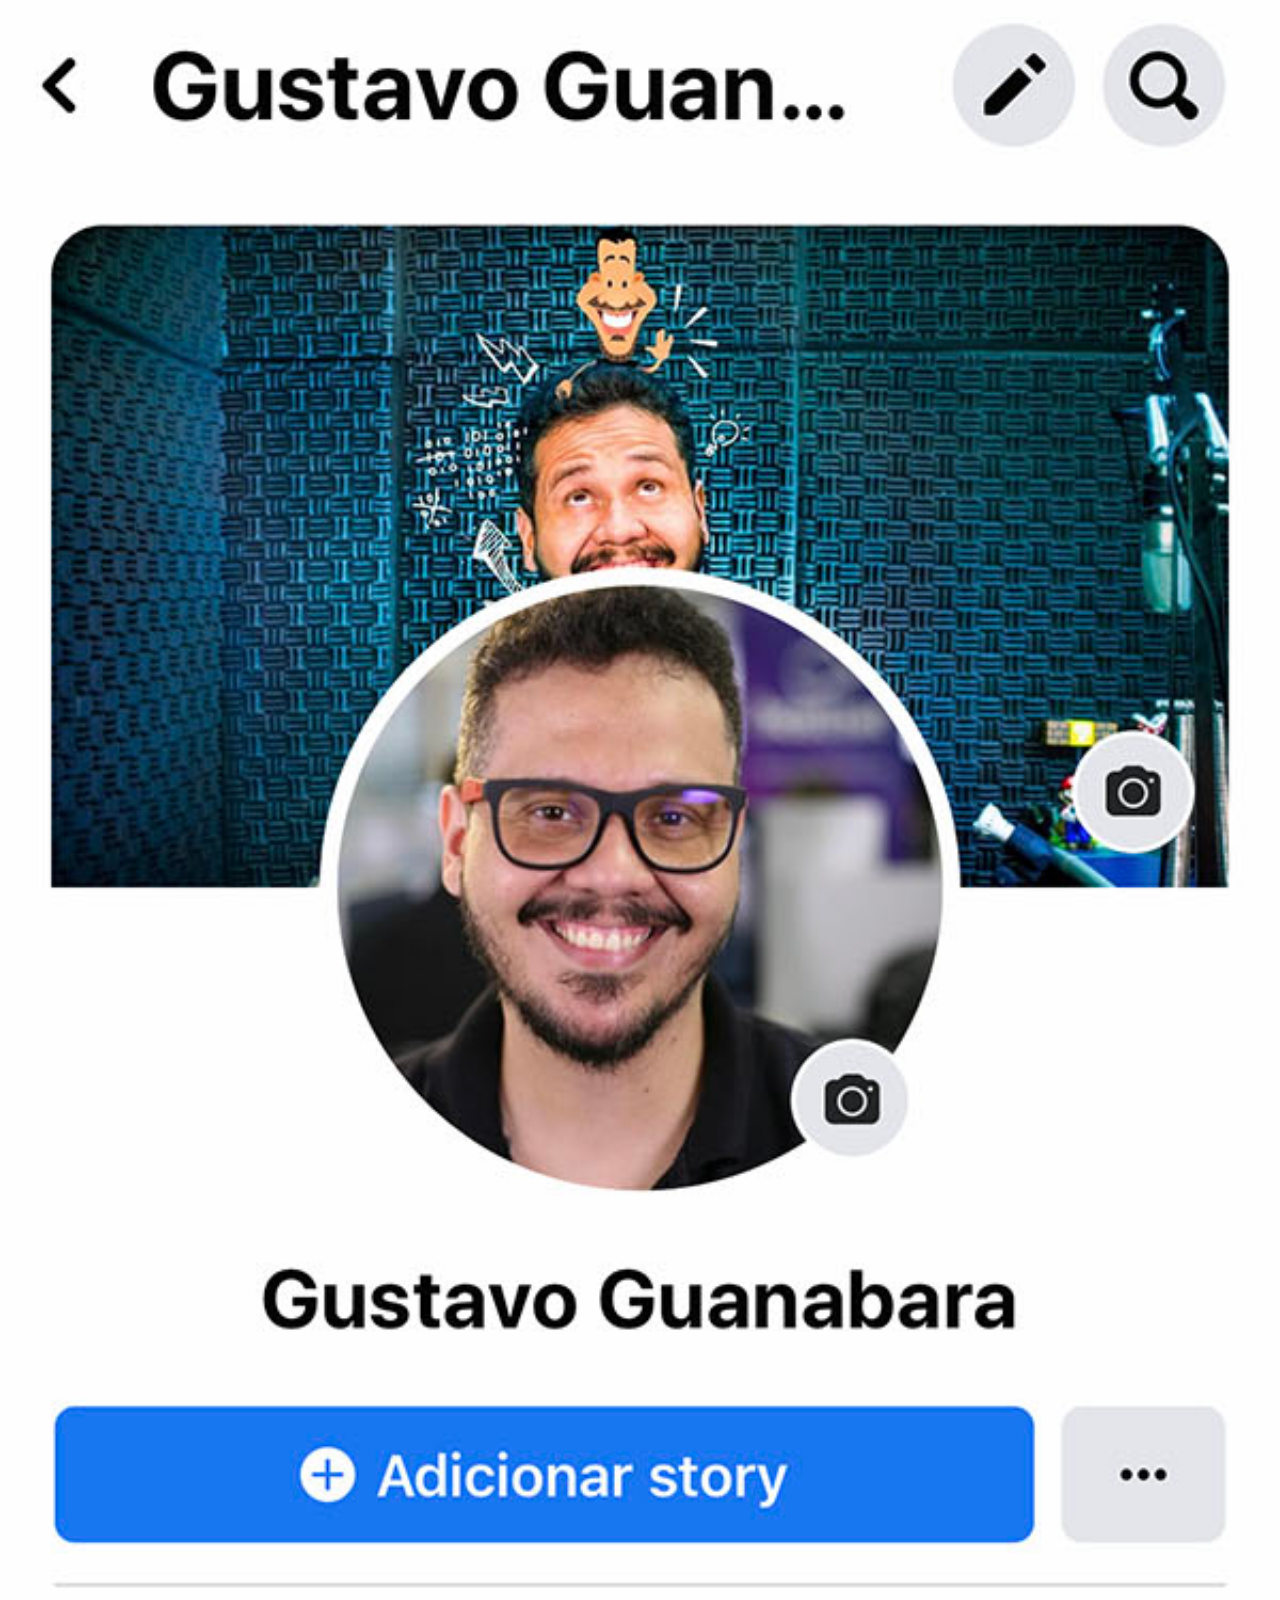
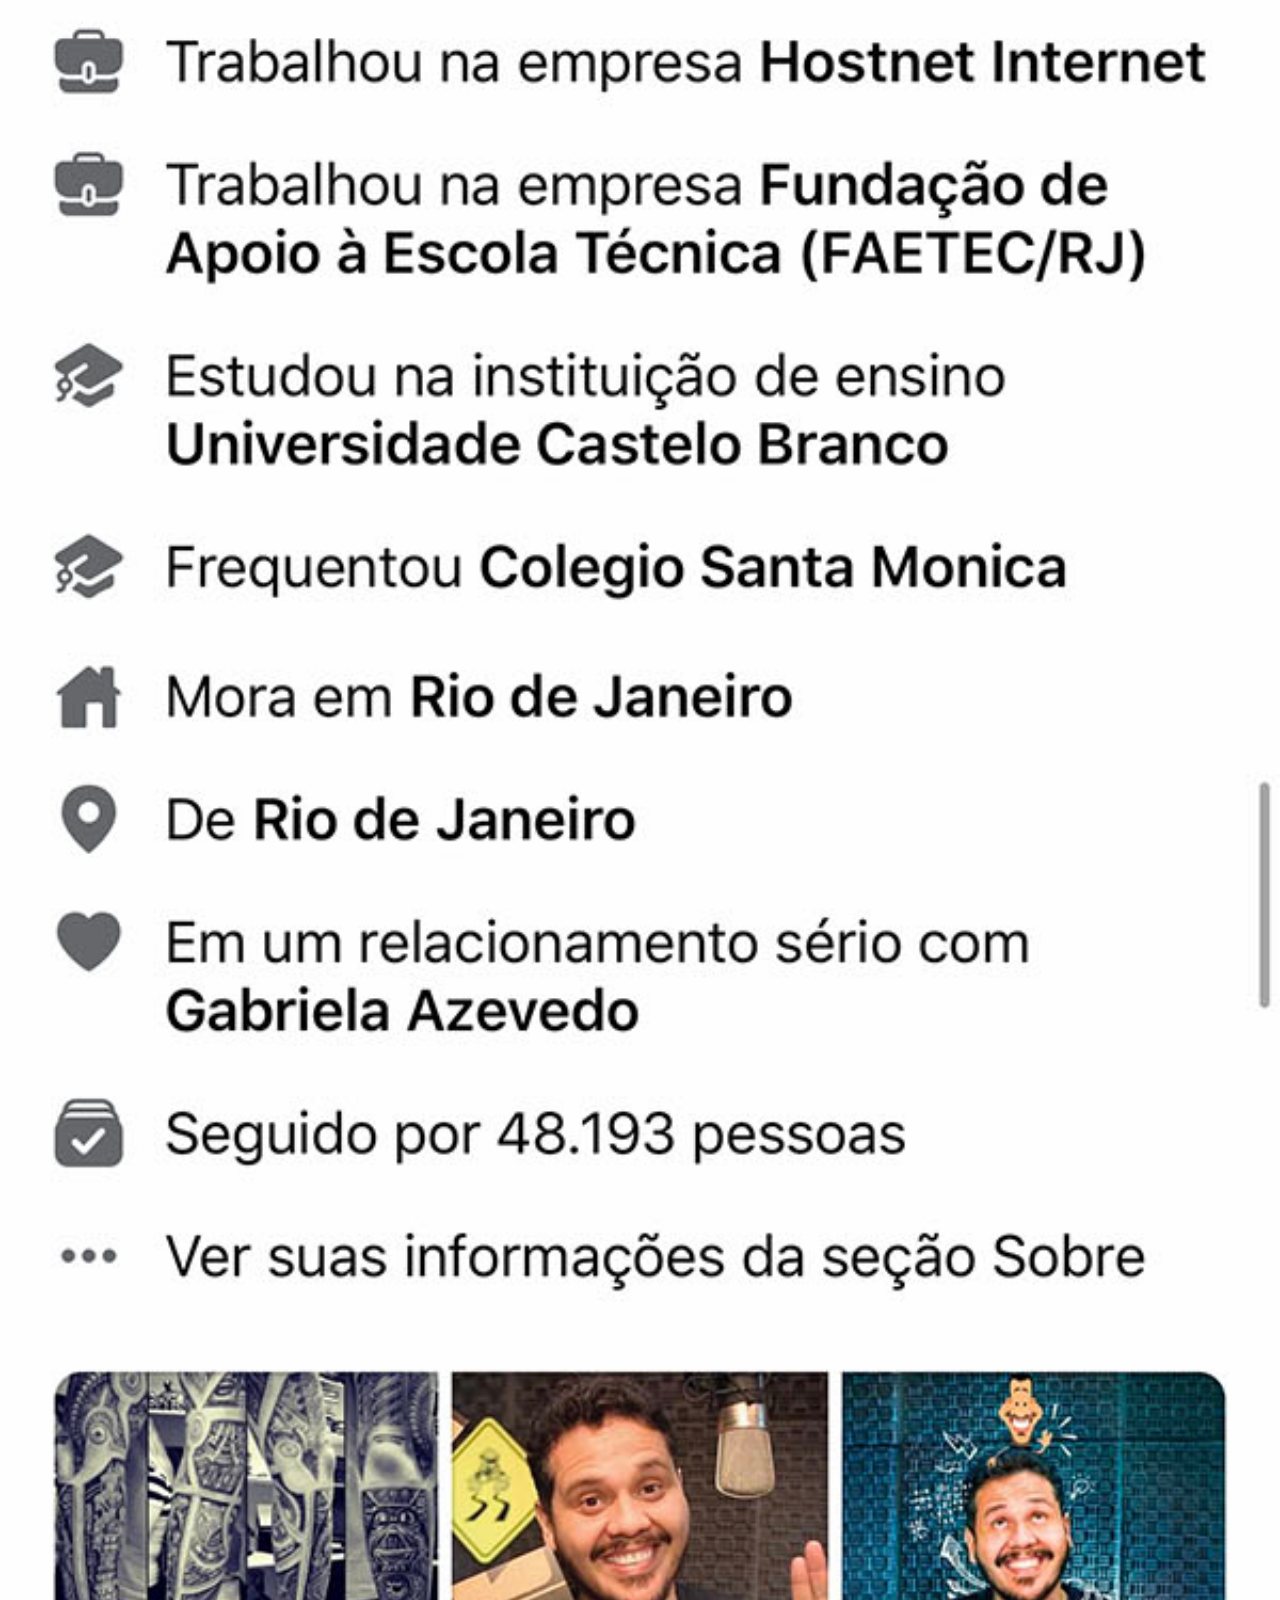
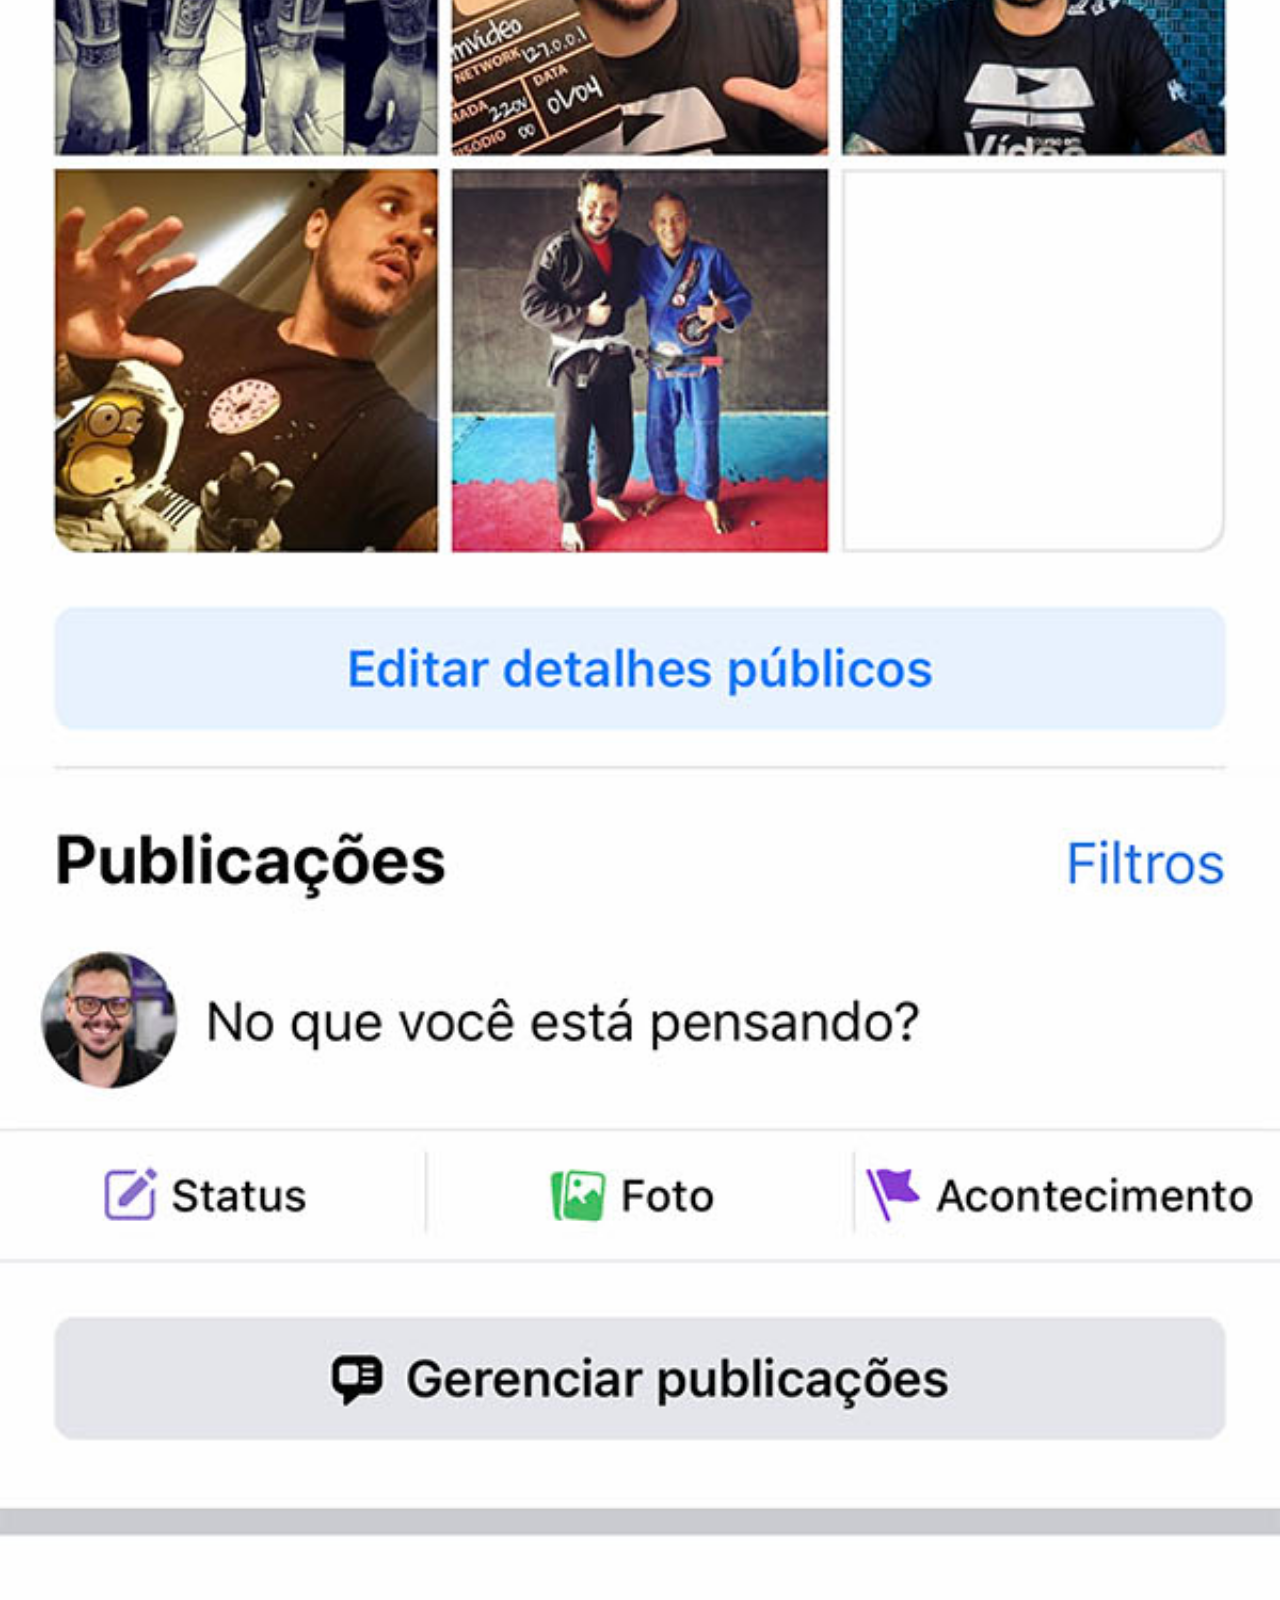
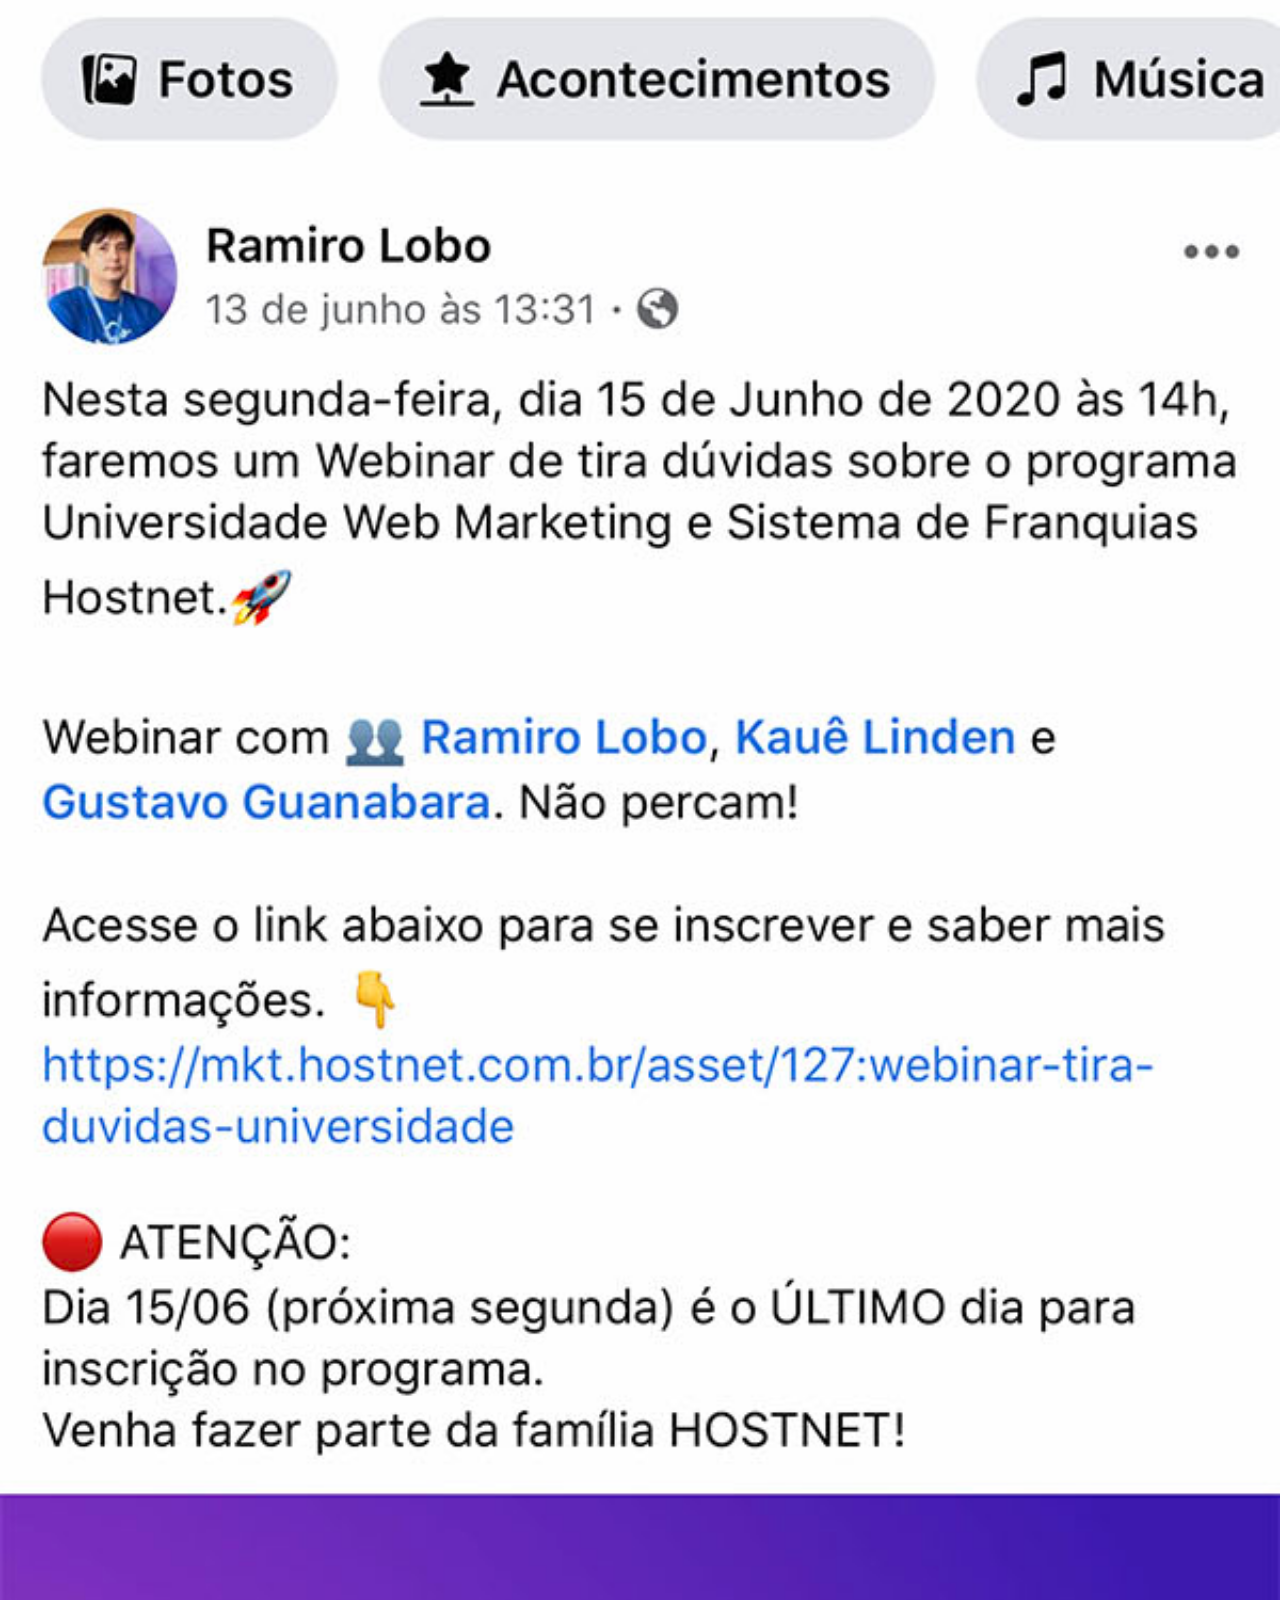
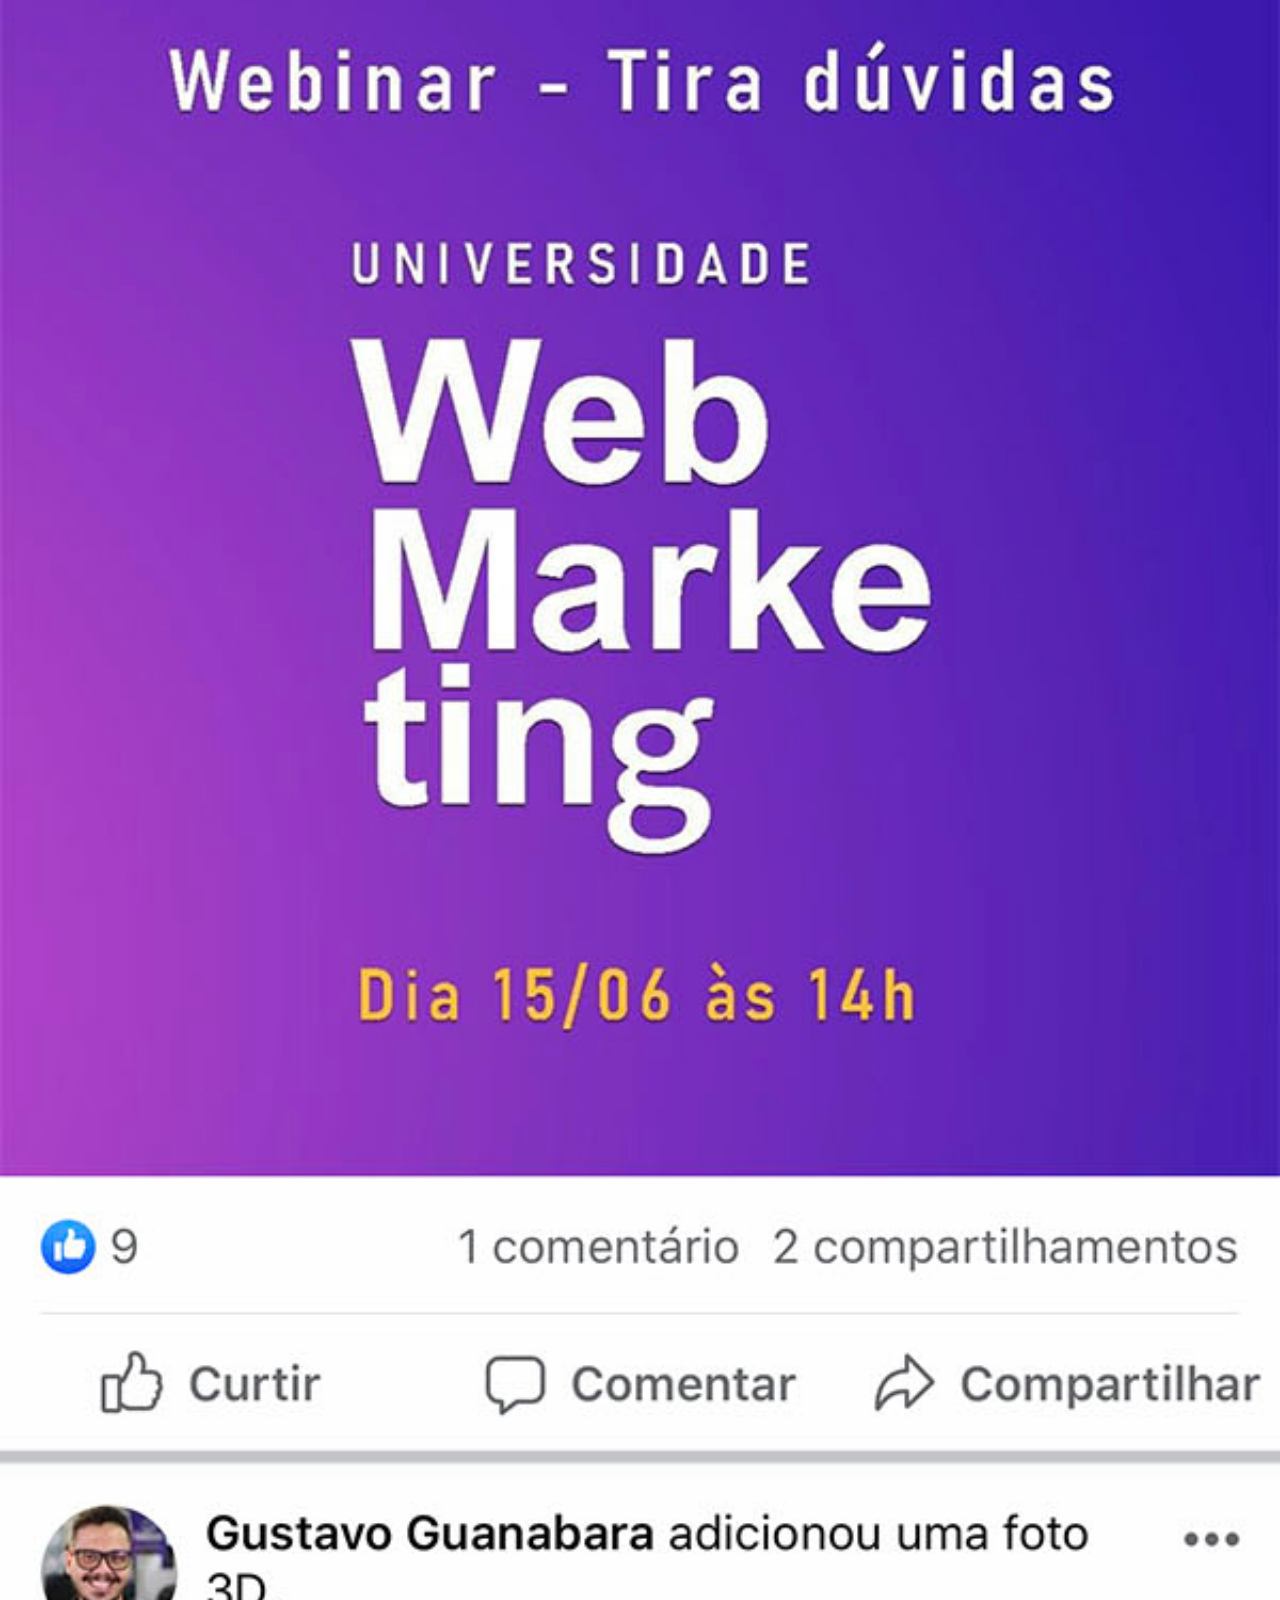
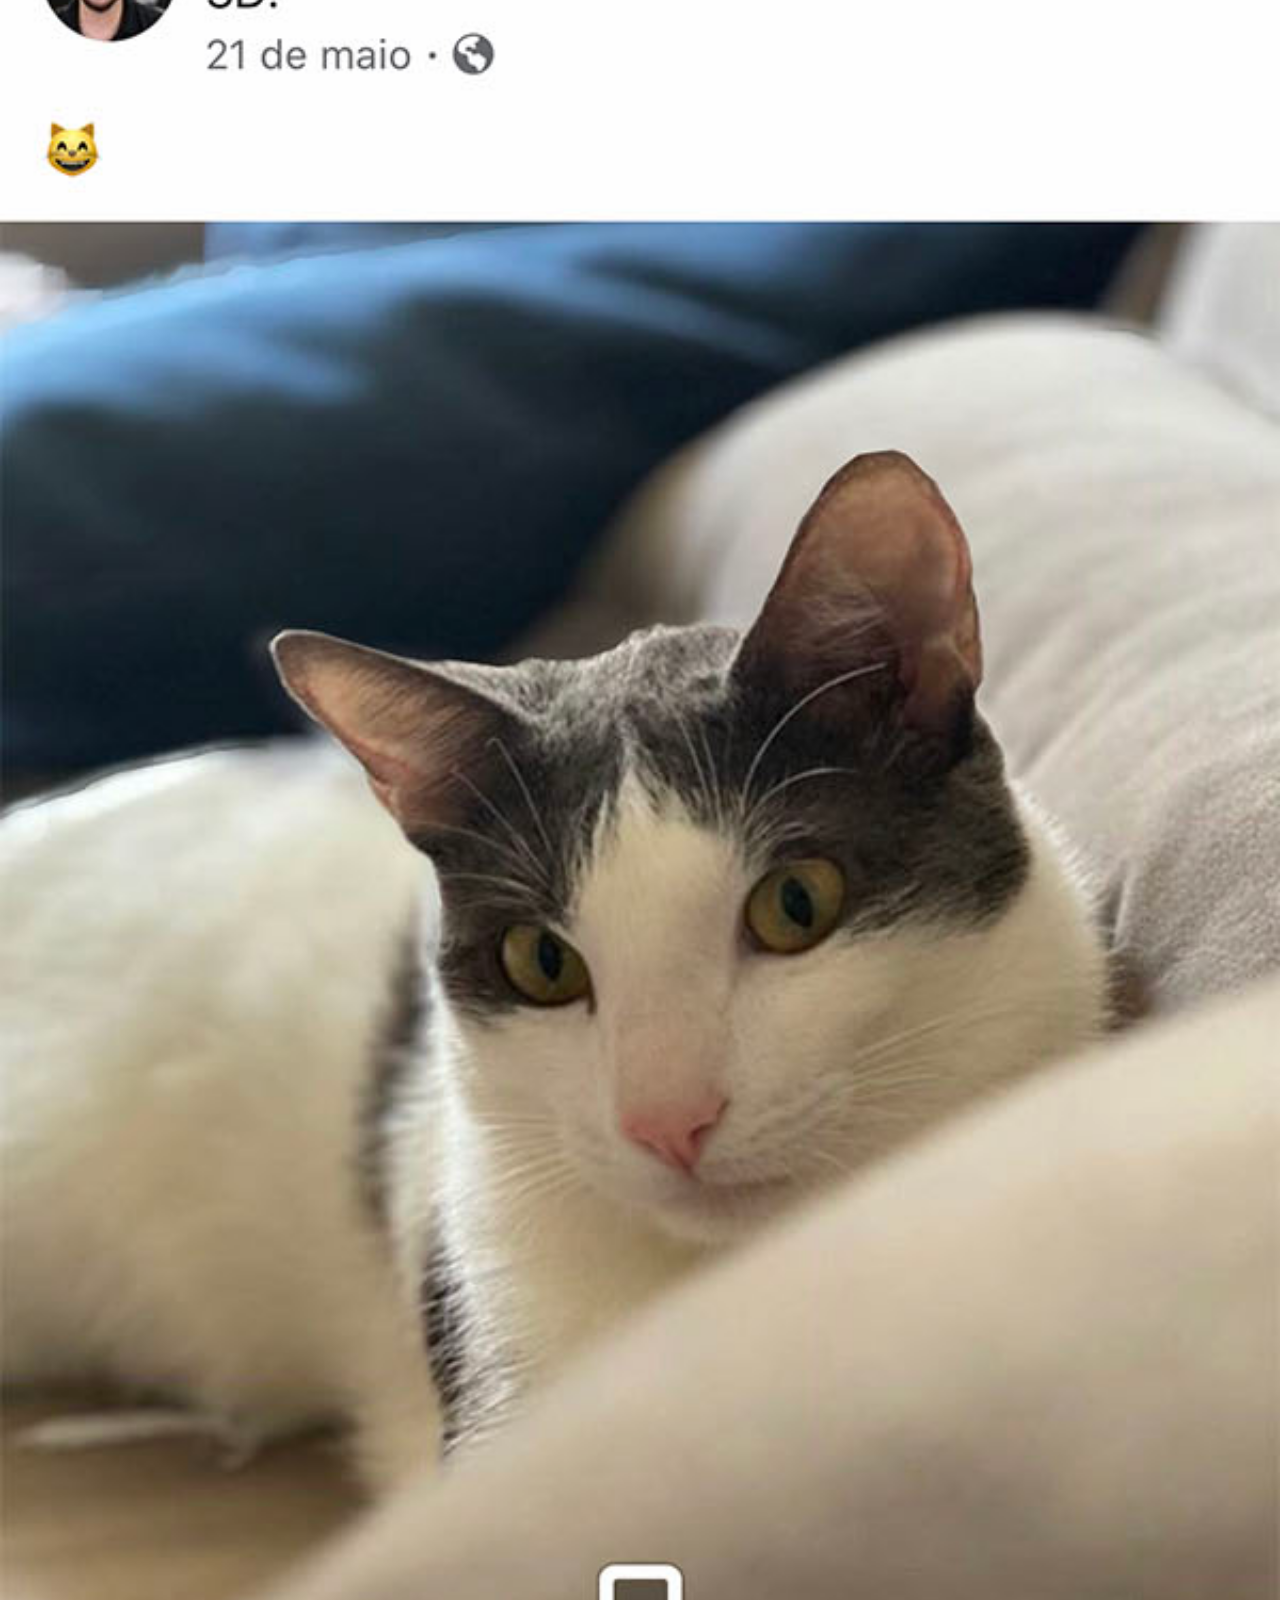
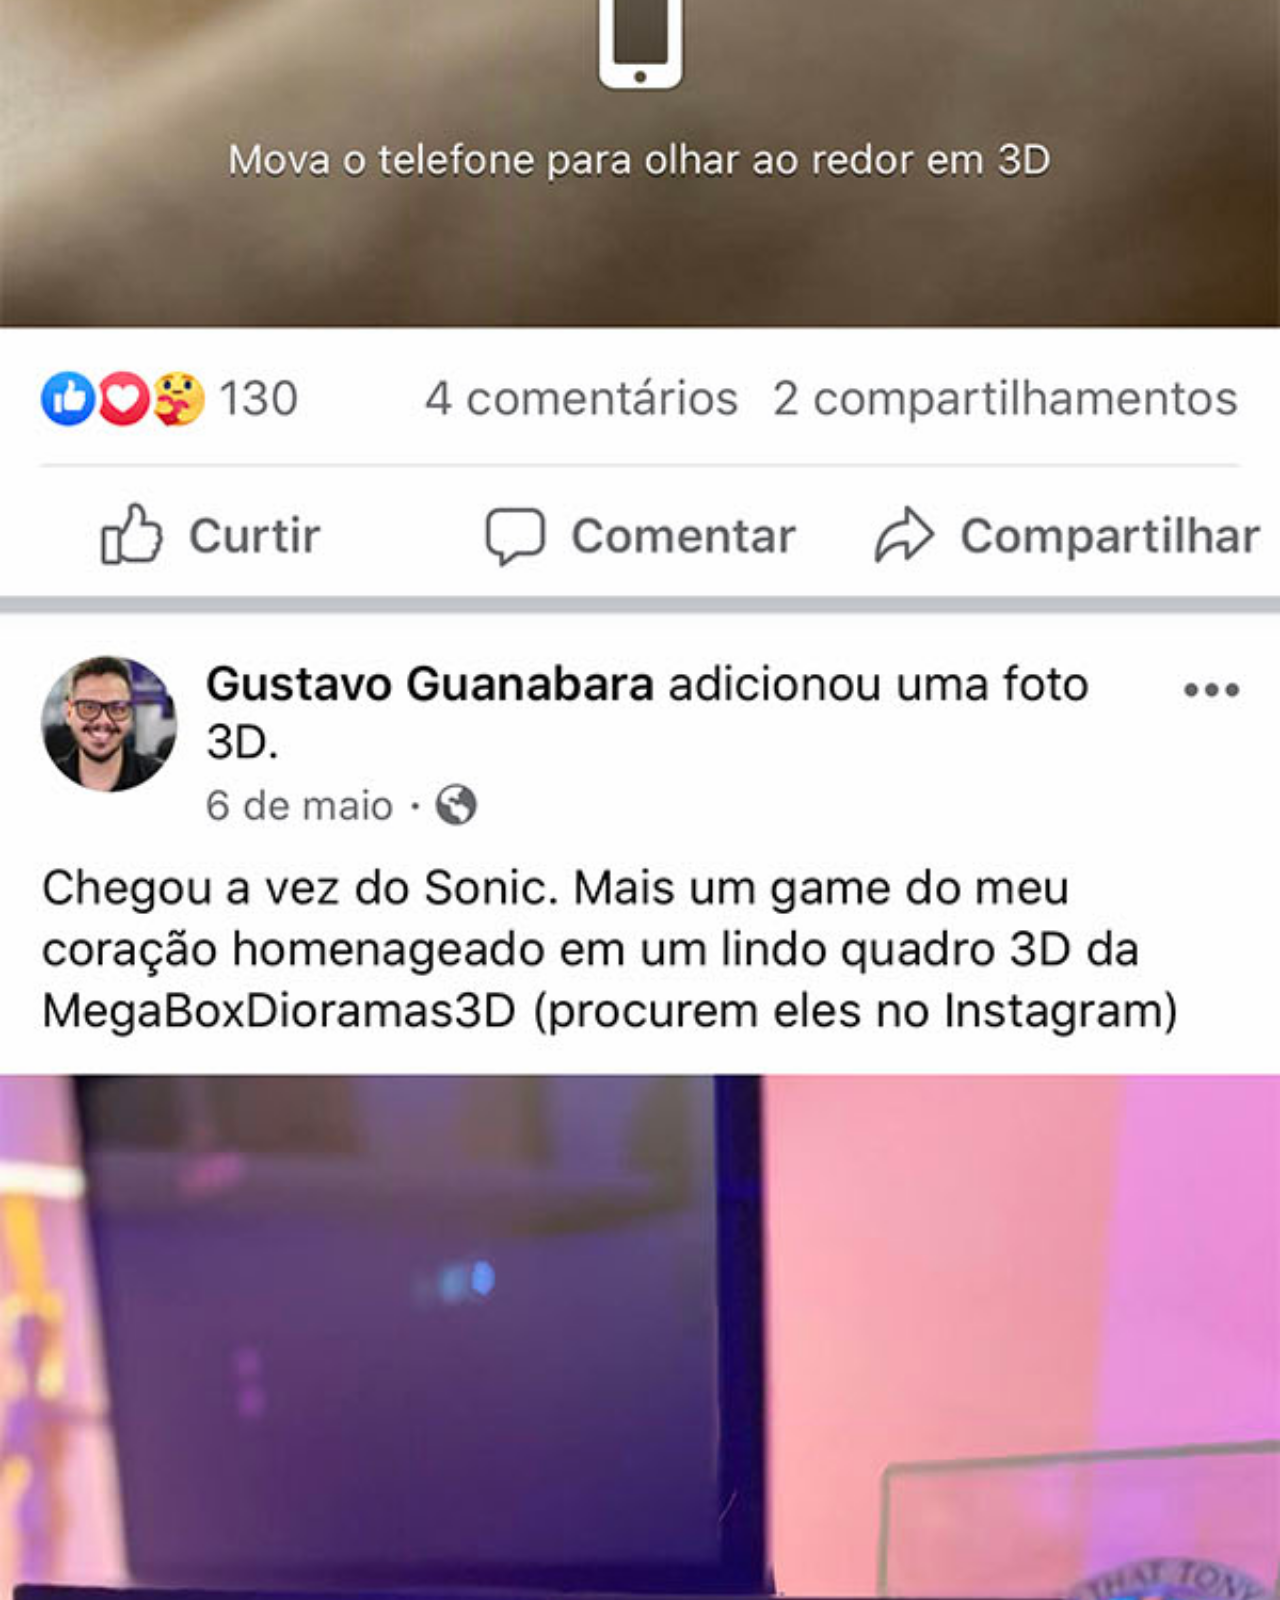
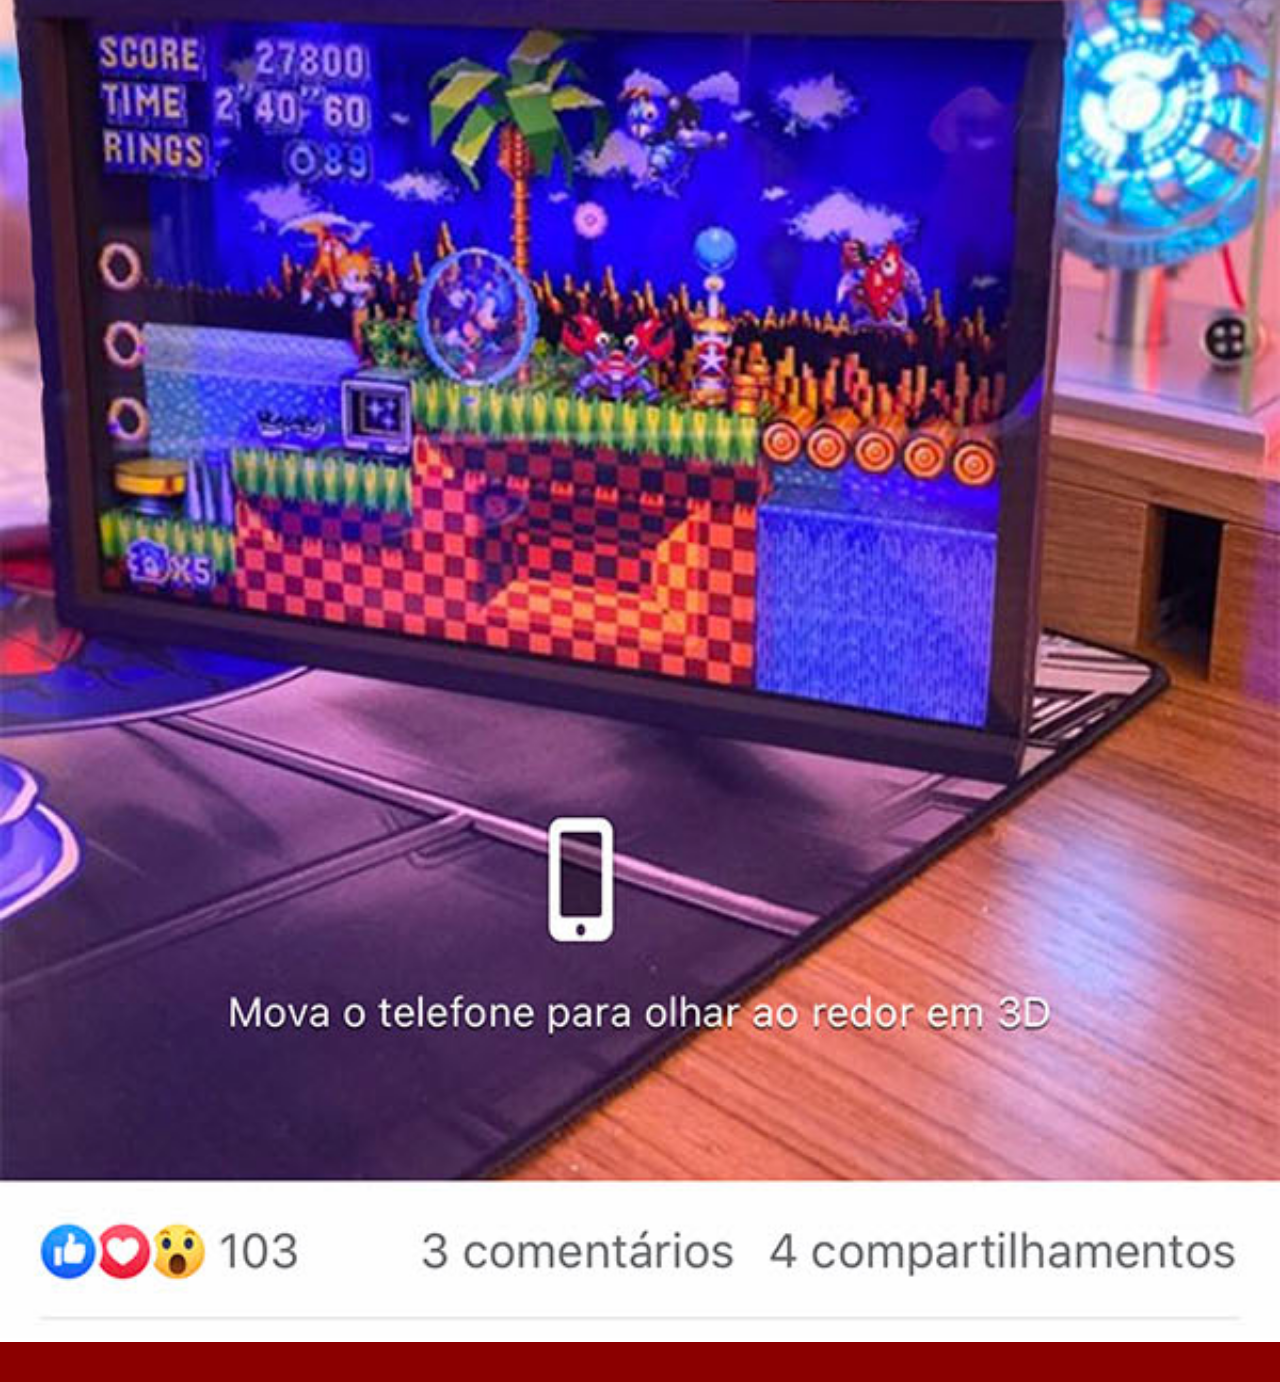
==== facebook.html @ 98f21a01 "atualizado" ====
<!DOCTYPE html>
<html lang="pt-br">
<head>
    <meta charset="UTF-8">
    <meta name="viewport" content="width=device-width, initial-scale=1.0">
    <title>Facebook</title>
    <link rel="stylesheet" href="estilo/social.css">
</head>
<body>
    <img src="imagens/tela-facebook.jpg" alt="Facebook">
    <a href="https://www.facebook.com/gabriela.rabelo.100/" target="_blank"></a>
</body>
</html>
---- estilo/social.css ----
@charset "UTF-8";

*{
    margin: 0px;
    padding: 0px;
    font-family: Arial, Helvetica, sans-serif;

}

::-webkit-scrollbar {
    width: 0px;
    height: 0px;
}

img {
    width: 100vw;

}

a {
    display: block;
    background-color: darkred;
    color:white;
    padding: 20px;
    text-align: center;
    font-weight: bolder;
    text-decoration: none;

}

a:hover {
    background-color: red;
}
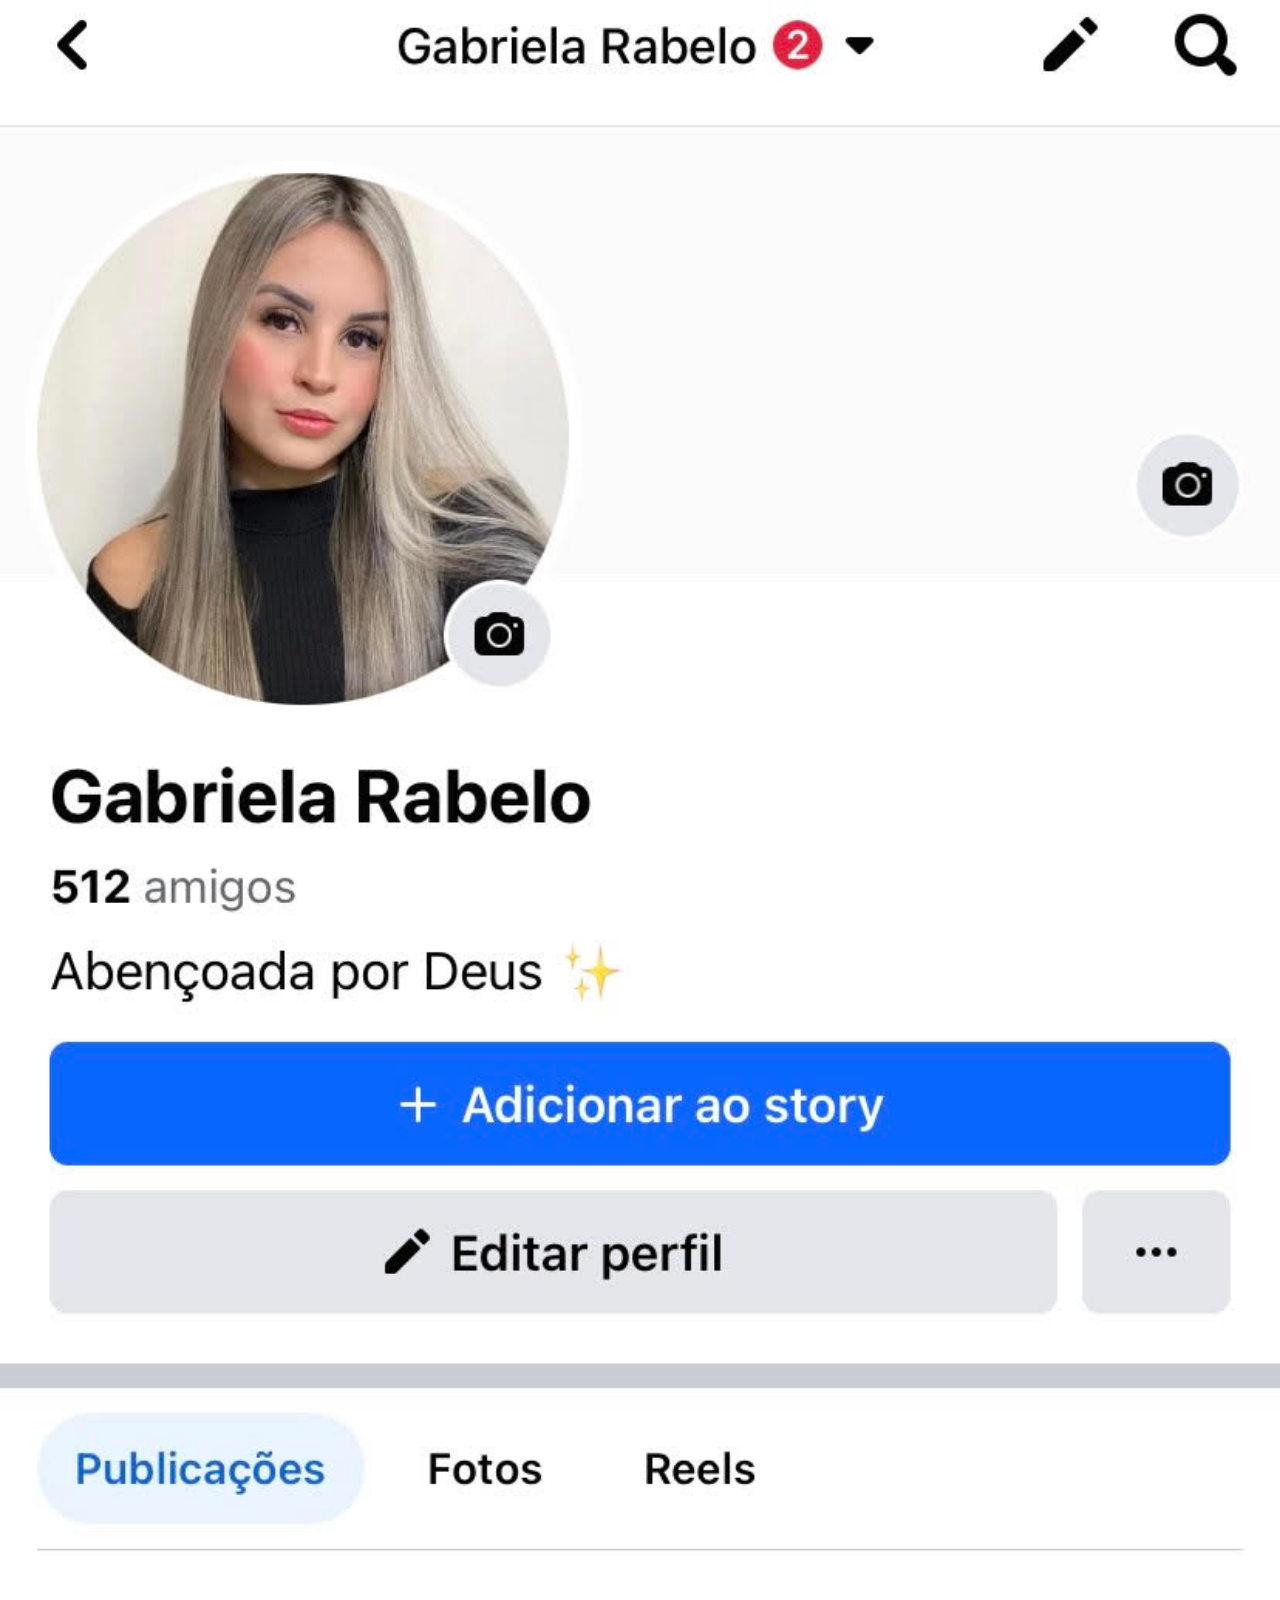
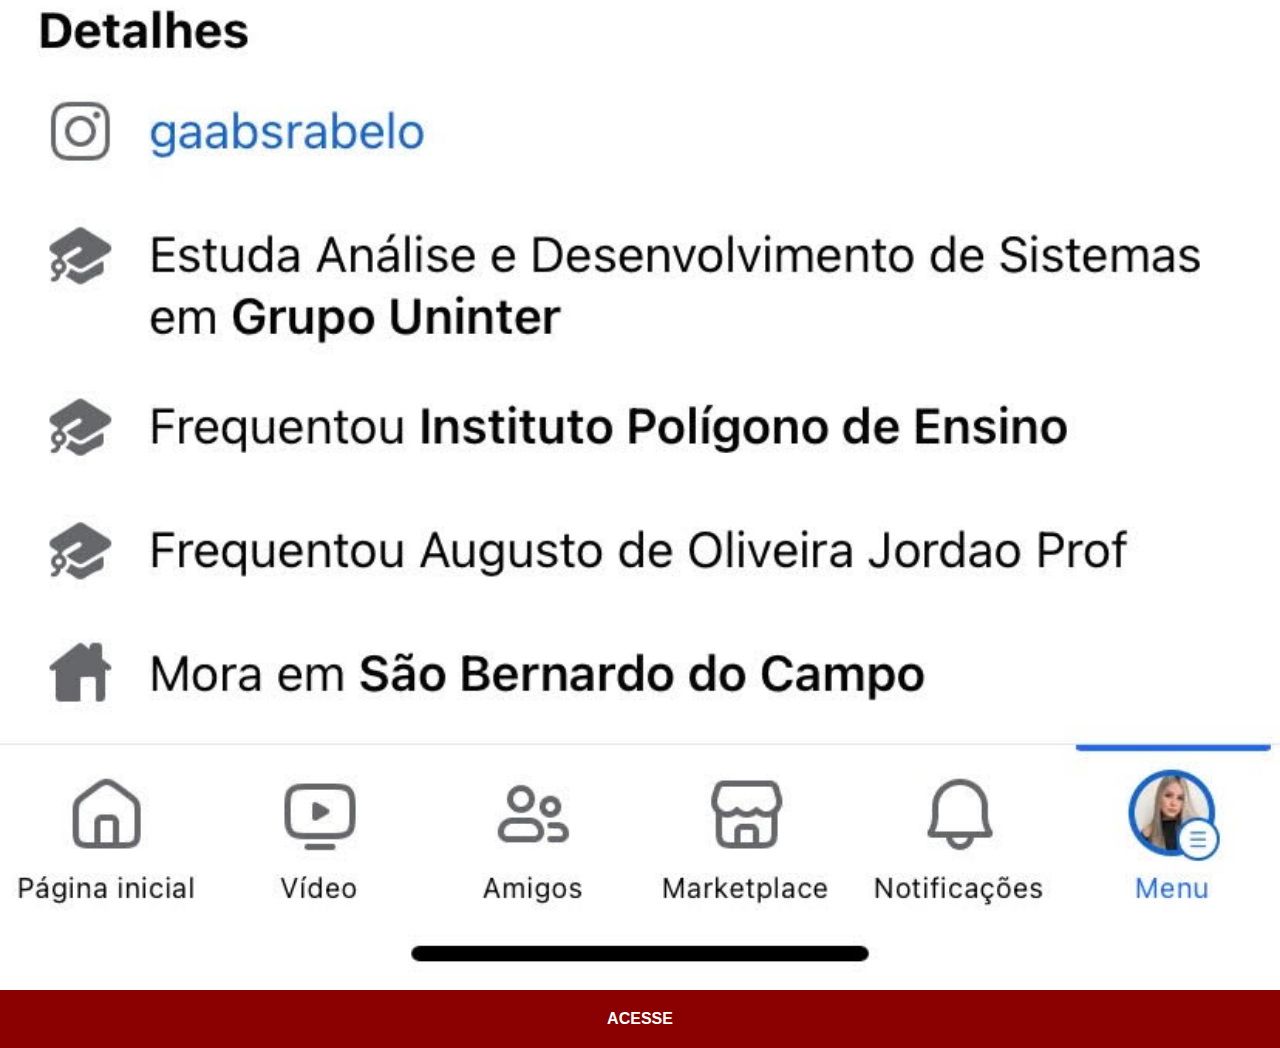
==== commit 7fccc2dd: "atualizado" ====
--- a/facebook.html
+++ b/facebook.html
@@ -7,7 +7,7 @@
     <link rel="stylesheet" href="estilo/social.css">
 </head>
 <body>
-    <img src="imagens/tela-facebook.jpg" alt="Facebook">
-    <a href="https://www.facebook.com/gabriela.rabelo.100/" target="_blank"></a>
+    <img src="print/print2.jpg" alt="Facebook">
+    <a href="https://www.facebook.com/gabriela.rabelo.100/" target="_blank">ACESSE</a>
 </body>
 </html>